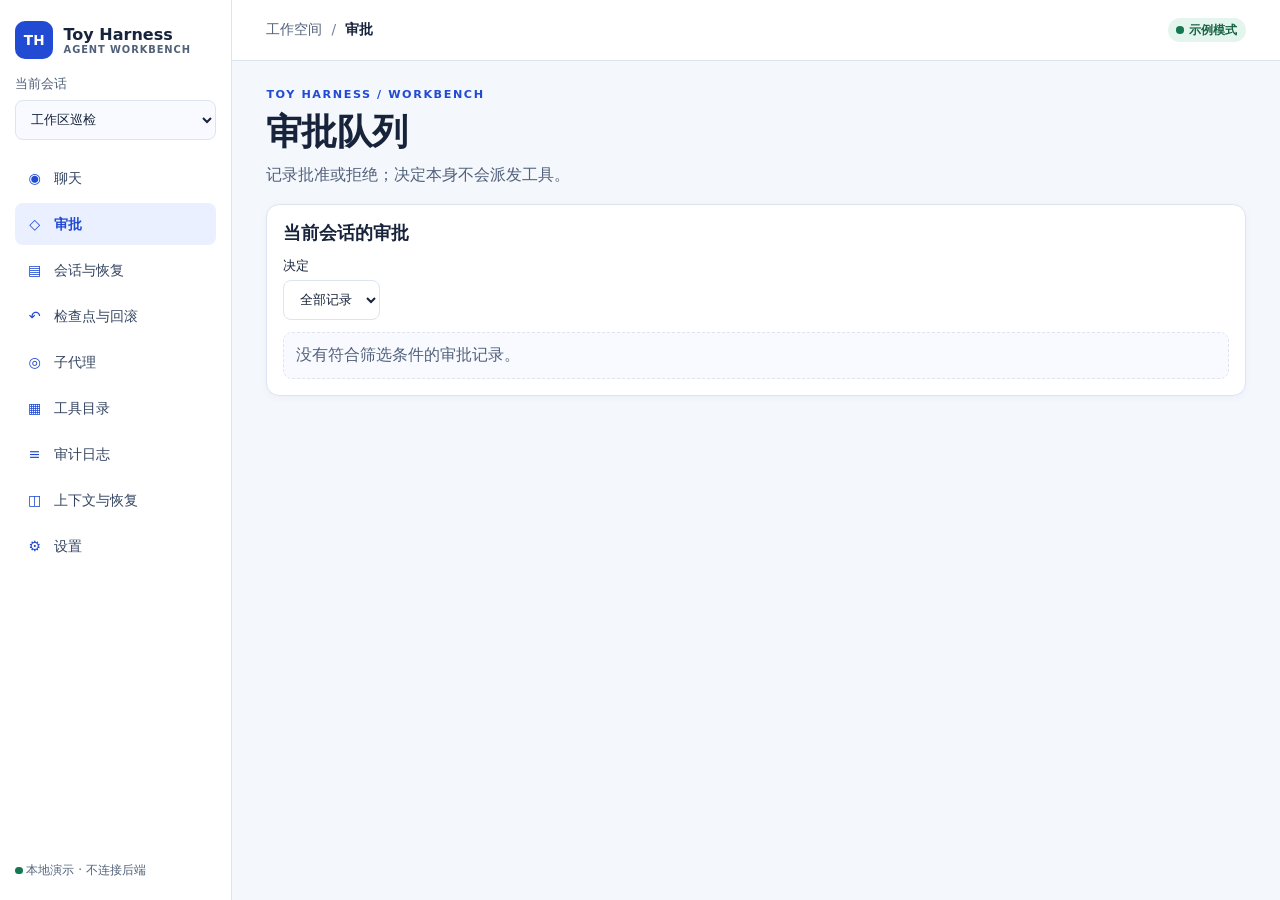
==== static/html/approvals.html @ 960c2453 "workflow: acceptance-2 (round 1)" ====
<!doctype html>
<html lang="zh-CN">
<head>
  <meta charset="utf-8">
  <meta name="viewport" content="width=device-width, initial-scale=1">
  <meta name="color-scheme" content="light">
  <title>审批 · Toy Harness</title>
  <link rel="icon" href="data:,">
  <link rel="stylesheet" href="../css/approvals.css">
  <script type="module" src="../js/app.js"></script>
</head>
<body>
  <a href="#main" class="skip" id="skip">跳至主要内容</a>
  <aside class="sidebar">
    <div class="brand"><span class="logo" aria-hidden="true">TH</span><div>Toy Harness<small>AGENT WORKBENCH</small></div></div>
    <label class="workspace" for="session-select">当前会话<select id="session-select" disabled><option>加载中…</option></select></label>
    <nav aria-label="工作台导航">
      <a href="index.html"><span class="nav-icon" aria-hidden="true">◉</span>聊天</a>
      <a href="approvals.html" aria-current="page"><span class="nav-icon" aria-hidden="true">◇</span>审批</a>
      <a href="sessions.html"><span class="nav-icon" aria-hidden="true">▤</span>会话与恢复</a>
      <a href="checkpoints.html"><span class="nav-icon" aria-hidden="true">↶</span>检查点与回滚</a>
      <a href="subagents.html"><span class="nav-icon" aria-hidden="true">◎</span>子代理</a>
      <a href="tools.html"><span class="nav-icon" aria-hidden="true">▦</span>工具目录</a>
      <a href="audit.html"><span class="nav-icon" aria-hidden="true">≡</span>审计日志</a>
      <a href="context.html"><span class="nav-icon" aria-hidden="true">◫</span>上下文与恢复</a>
      <a href="settings.html"><span class="nav-icon" aria-hidden="true">⚙</span>设置</a>
    </nav>
    <div class="sidebar-foot"><span class="dot" aria-hidden="true"></span> 本地演示 · 不连接后端</div>
  </aside>
  <main id="main" tabindex="-1">
    <header class="masthead"><span>工作空间 <span class="slash" aria-hidden="true">/</span> <strong>审批</strong></span><span class="badge mode"><span class="dot" aria-hidden="true"></span> 示例模式</span></header>
    <div class="content">
      <header class="page-head"><p class="eyebrow">TOY HARNESS / WORKBENCH</p><h1 id="page-title" tabindex="-1">审批队列</h1><p>记录批准或拒绝；决定本身不会派发工具。</p></header>
      <div id="error" class="notice error" role="alert" hidden></div>
      <p id="storage-warning" class="notice error" role="alert" hidden>无法读取或保存标签页状态；此时换页或刷新可能丢失演示进度。</p>
      <div id="status" class="sr-only" role="status"></div>
      <p id="loading" class="empty">正在加载本地演示…</p>
      <button type="button" id="retry" hidden>重试</button>
      <div id="page" data-page="approvals" aria-busy="true" hidden>
        <section class="card panel" aria-labelledby="queue-title">
          <h2 id="queue-title">当前会话的审批</h2>
          <div class="filters"><label class="field" for="approval-filter">决定
            <select id="approval-filter">
              <option value="">全部记录</option><option value="pending">待决定</option>
              <option value="approved">已批准</option><option value="denied">已拒绝</option>
            </select>
          </label></div>
          <div id="approval-list" class="stack"></div>
        </section>
      </div>
      <noscript><p class="notice error">此演示需要启用 JavaScript。</p></noscript>
    </div>
  </main>
  <dialog id="dialog" aria-labelledby="dialog-title" aria-describedby="dialog-description">
    <header class="dialog-head"><h2 id="dialog-title"></h2><button type="button" id="dialog-close" class="icon-button" aria-label="关闭弹窗" autofocus>×</button></header>
    <p id="dialog-description"></p>
    <div id="dialog-body"></div>
    <p id="dialog-error" class="notice error" role="alert" hidden></p>
    <div id="dialog-actions" class="actions dialog-actions"></div>
  </dialog>
</body>
</html>
---- static/css/approvals.css ----
/* Standalone page styles: common workbench rules are kept local. */
:root {
  font-family: system-ui, "Microsoft YaHei", sans-serif;
  color: #17233a;
  background: #f4f7fc;
  --surface: #fff;
  --muted: #51617a;
  --line: #dce4f0;
  --primary: #214bd2;
  --tint: #eaf0ff;
  --shadow: 0 2px 8px #1e3a6d09;
}
*, *::before, *::after { box-sizing: border-box; }
body { margin: 0; display: grid; grid-template-columns: 232px minmax(0, 1fr); min-height: 100vh; }
main, section, article, div { min-width: 0; }
a { color: var(--primary); text-underline-offset: .2em; }
button, input, textarea, select { font: inherit; }
button, input, textarea, select { border: 1px solid var(--line); border-radius: 8px; background: #fff; color: inherit; }
button, input, select { min-height: 40px; padding: .48rem .7rem; }
button { cursor: pointer; font-weight: 650; }
button:hover:not(:disabled) { background: var(--tint); }
button:disabled { opacity: .58; cursor: not-allowed; }
:focus-visible { outline: 3px solid #526fff; outline-offset: 3px; }
button.primary { background: var(--primary); border-color: var(--primary); color: white; }
button.primary:hover:not(:disabled) { background: #1939aa; }
button.danger { color: #9f1e2e; border-color: #efc5cc; }
h1, h2, h3, p { margin: 0; }
h1 { font-size: clamp(1.65rem, 4vw, 2.25rem); letter-spacing: -.025em; }
h2 { font-size: 1.12rem; }
h3 { font-size: 1rem; }
p, dd, pre, summary { overflow-wrap: anywhere; }
code, pre, .mono { font-family: ui-monospace, Consolas, monospace; }
pre { white-space: pre-wrap; margin: .5rem 0 0; padding: .75rem; border: 1px solid var(--line); border-radius: 8px; background: #f7f9fd; font-size: .8rem; }
[hidden] { display: none !important; }
.sr-only, .skip:not(:focus) { position: absolute; width: 1px; height: 1px; padding: 0; margin: -1px; overflow: hidden; clip-path: inset(50%); white-space: nowrap; }
.skip:focus { position: fixed; top: .6rem; left: .6rem; z-index: 5; padding: .65rem; background: white; }
.sidebar { background: var(--surface); border-right: 1px solid var(--line); padding: 1.3rem .95rem; position: sticky; top: 0; height: 100vh; overflow: auto; display: flex; flex-direction: column; gap: 1.1rem; }
.brand { display: flex; align-items: center; gap: .65rem; font-weight: 780; white-space: nowrap; }
.brand small { display: block; font-size: .62rem; letter-spacing: .09em; color: var(--muted); font-weight: 650; }
.logo { display: grid; place-items: center; width: 38px; height: 38px; flex: none; border-radius: 10px; background: var(--primary); color: white; font-size: .85rem; }
.workspace { display: grid; gap: .4rem; color: var(--muted); font-size: .8rem; }
.workspace select { width: 100%; color: #17233a; background: #f8faff; }
nav { display: grid; gap: .25rem; }
nav a { display: flex; align-items: center; gap: .65rem; padding: .55rem .65rem; min-height: 42px; border-radius: 8px; text-decoration: none; color: #344562; font-size: .89rem; }
nav a:hover, nav a[aria-current="page"] { color: var(--primary); background: var(--tint); }
nav a[aria-current="page"] { font-weight: 730; }
.nav-icon { width: 1.15rem; text-align: center; color: var(--primary); flex: none; }
.sidebar-foot { margin-top: auto; font-size: .74rem; color: var(--muted); }
.dot { display: inline-block; flex: none; height: .47rem; width: .47rem; border-radius: 50%; background: #157853; }
.masthead { display: flex; justify-content: space-between; align-items: center; gap: .8rem; padding: .8rem clamp(1rem, 4vw, 2.15rem); min-height: 61px; background: white; border-bottom: 1px solid var(--line); color: var(--muted); font-size: .85rem; }
.masthead strong { color: #17233a; }
.slash { margin: 0 .3rem; color: #707e95; }
.content { max-width: 1510px; margin: auto; padding: 1.6rem clamp(1rem, 4vw, 2.15rem) 2rem; }
.page-head { display: grid; gap: .34rem; margin-bottom: 1.15rem; }
.page-head p { color: var(--muted); line-height: 1.45; }
.page-head .eyebrow { color: var(--primary); font-size: .7rem; font-weight: 800; letter-spacing: .14em; }
.badge { width: fit-content; display: inline-flex; align-items: center; gap: .35rem; font-size: .75rem; font-weight: 680; padding: .22rem .52rem; border-radius: 20px; background: var(--tint); color: #24449c; overflow-wrap: anywhere; }
.badge.mode, .badge.completed, .badge.approved, .badge.success { background: #e4f5ed; color: #176244; }
.badge.waiting_approval, .badge.pending, .badge.open { background: #fff2d9; color: #784d06; }
.badge.failed, .badge.denied, .badge.unknown { background: #feecef; color: #9f1e2e; }
.grid { display: grid; gap: 1rem; align-items: start; }
.card { background: white; border: 1px solid var(--line); border-radius: 13px; box-shadow: var(--shadow); }
.panel { padding: 1rem; }
.panel > h2 { margin-bottom: .72rem; }
.section-head, .row-head { display: flex; justify-content: space-between; align-items: center; gap: .55rem; flex-wrap: wrap; }
.section-head { margin-bottom: .75rem; }
.stack { display: grid; gap: .7rem; }
.item { border: 1px solid var(--line); padding: .75rem; border-radius: 9px; }
.actions, .filters { display: flex; gap: .55rem; flex-wrap: wrap; align-items: end; }
.filters { margin-bottom: .75rem; }
.field { display: grid; gap: .3rem; font-size: .82rem; min-width: 0; }
.field input, .field select { max-width: 100%; }
.field.grow { flex: 1 1 12rem; }
.muted, .meta { color: var(--muted); }
.meta { font-size: .76rem; }
.empty, .notice { border: 1px dashed var(--line); background: #f8faff; color: var(--muted); border-radius: 9px; padding: .75rem; }
.notice { font-size: .88rem; }
.notice.error { border: 1px solid #efc5cc; color: #8f1928; background: #fff1f3; }
#error { margin-bottom: .85rem; }
summary { cursor: pointer; color: var(--primary); padding: .25rem 0; }
.kv { display: grid; grid-template-columns: minmax(0, max-content) minmax(0, 1fr); gap: .38rem .75rem; margin: .6rem 0 0; font-size: .84rem; }
.kv dt { color: var(--muted); overflow-wrap: anywhere; }
.kv dd { margin: 0; }
dialog { width: min(540px, calc(100% - 2rem)); max-height: calc(100% - 2rem); padding: 1.2rem; border: 1px solid var(--line); border-radius: 13px; color: inherit; box-shadow: 0 24px 80px #0a194344; }
dialog::backdrop { background: #16264588; }
.dialog-head { display: flex; align-items: center; justify-content: space-between; gap: .5rem; margin-bottom: .35rem; }
.icon-button { min-width: 40px; font-size: 1.15rem; }
#dialog-description { color: var(--muted); font-size: .88rem; }
#dialog-body, #dialog-error, .dialog-actions { margin-top: .85rem; }
.dialog-actions { justify-content: flex-end; }
@media (max-width: 960px) {
  body { grid-template-columns: 188px minmax(0, 1fr); }
}
@media (max-width: 660px) {
  body { display: block; }
  .sidebar { position: static; height: auto; overflow: visible; border-right: 0; border-bottom: 1px solid var(--line); padding: .7rem 1rem; gap: .55rem; }
  nav { grid-template-columns: repeat(2, minmax(0, 1fr)); }
  nav a { padding: .38rem; gap: .35rem; }
  .sidebar-foot { display: none; }
  .content { padding-top: 1rem; }
}
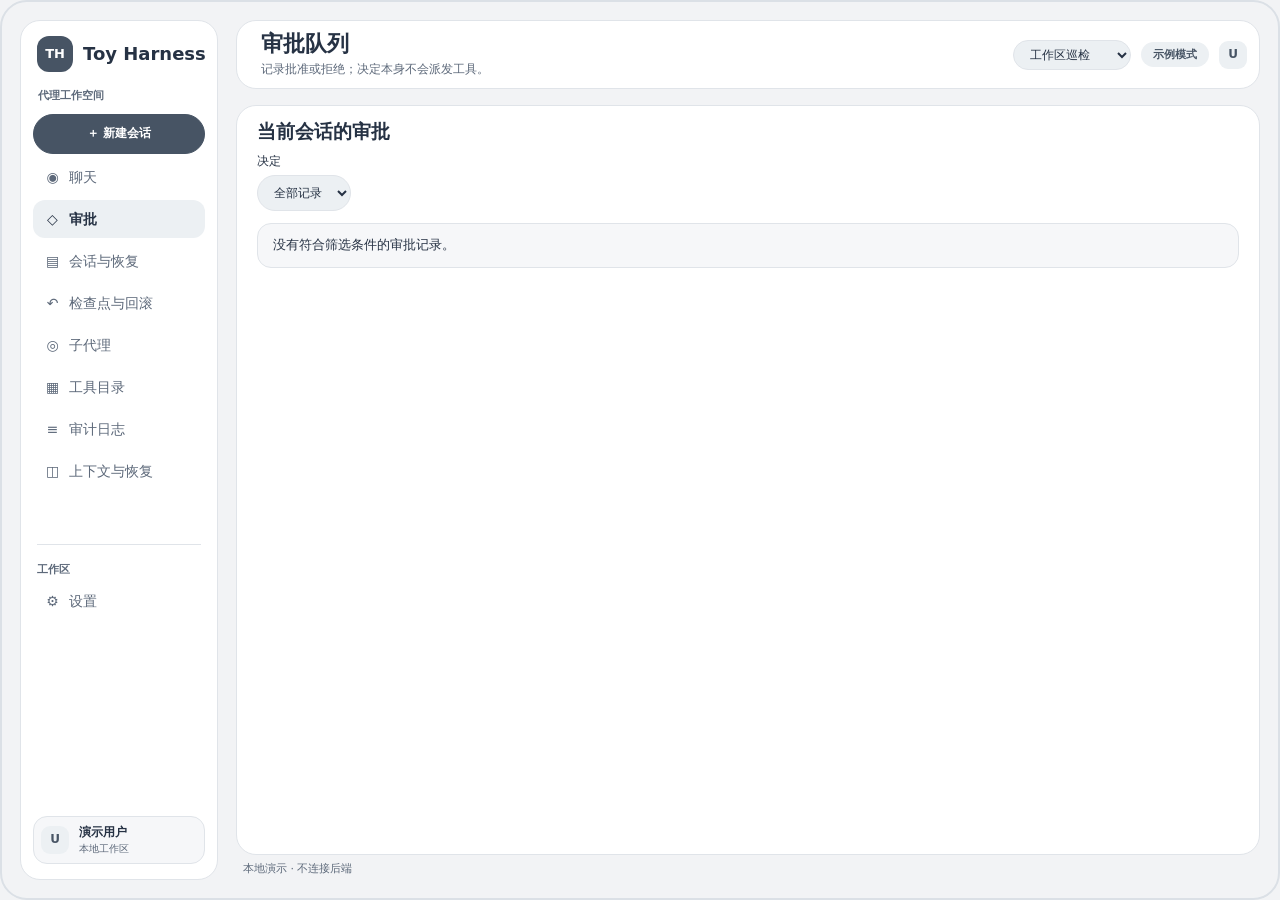
==== commit c7c92a4b: "workflow: reference-ui (round 1)" ====
--- a/static/html/approvals.html
+++ b/static/html/approvals.html
@@ -12,8 +12,9 @@
 <body>
   <a href="#main" class="skip" id="skip">跳至主要内容</a>
   <aside class="sidebar">
-    <div class="brand"><span class="logo" aria-hidden="true">TH</span><div>Toy Harness<small>AGENT WORKBENCH</small></div></div>
-    <label class="workspace" for="session-select">当前会话<select id="session-select" disabled><option>加载中…</option></select></label>
+    <div class="brand"><span class="logo" aria-hidden="true">TH</span><strong>Toy Harness</strong></div>
+    <p class="nav-label">代理工作空间</p>
+    <a class="button primary new-link" href="sessions.html#new-session">＋ 新建会话</a>
     <nav aria-label="工作台导航">
       <a href="index.html"><span class="nav-icon" aria-hidden="true">◉</span>聊天</a>
       <a href="approvals.html" aria-current="page"><span class="nav-icon" aria-hidden="true">◇</span>审批</a>
@@ -23,14 +24,17 @@
       <a href="tools.html"><span class="nav-icon" aria-hidden="true">▦</span>工具目录</a>
       <a href="audit.html"><span class="nav-icon" aria-hidden="true">≡</span>审计日志</a>
       <a href="context.html"><span class="nav-icon" aria-hidden="true">◫</span>上下文与恢复</a>
+      <p class="nav-label nav-divider">工作区</p>
       <a href="settings.html"><span class="nav-icon" aria-hidden="true">⚙</span>设置</a>
     </nav>
-    <div class="sidebar-foot"><span class="dot" aria-hidden="true"></span> 本地演示 · 不连接后端</div>
+    <div class="sidebar-foot"><span class="avatar" aria-hidden="true">U</span><div><strong>演示用户</strong><small>本地工作区</small></div></div>
   </aside>
   <main id="main" tabindex="-1">
-    <header class="masthead"><span>工作空间 <span class="slash" aria-hidden="true">/</span> <strong>审批</strong></span><span class="badge mode"><span class="dot" aria-hidden="true"></span> 示例模式</span></header>
+    <header class="masthead">
+      <div><h1 id="page-title" tabindex="-1">审批队列</h1><p>记录批准或拒绝；决定本身不会派发工具。</p></div>
+      <div class="header-tools"><label class="workspace" for="session-select"><span class="sr-only">当前会话</span><select id="session-select" disabled><option>加载中…</option></select></label><span class="badge mode">示例模式</span><span class="avatar" aria-hidden="true">U</span></div>
+    </header>
     <div class="content">
-      <header class="page-head"><p class="eyebrow">TOY HARNESS / WORKBENCH</p><h1 id="page-title" tabindex="-1">审批队列</h1><p>记录批准或拒绝；决定本身不会派发工具。</p></header>
       <div id="error" class="notice error" role="alert" hidden></div>
       <p id="storage-warning" class="notice error" role="alert" hidden>无法读取或保存标签页状态；此时换页或刷新可能丢失演示进度。</p>
       <div id="status" class="sr-only" role="status"></div>
@@ -50,10 +54,10 @@
       </div>
       <noscript><p class="notice error">此演示需要启用 JavaScript。</p></noscript>
     </div>
+    <footer>本地演示 · 不连接后端</footer>
   </main>
   <dialog id="dialog" aria-labelledby="dialog-title" aria-describedby="dialog-description">
-    <header class="dialog-head"><h2 id="dialog-title"></h2><button type="button" id="dialog-close" class="icon-button" aria-label="关闭弹窗" autofocus>×</button></header>
-    <p id="dialog-description"></p>
+    <header class="dialog-head"><span class="dialog-mark" aria-hidden="true">!</span><div><h2 id="dialog-title"></h2><p id="dialog-description"></p></div><button type="button" id="dialog-close" class="icon-button" aria-label="关闭弹窗" autofocus>×</button></header>
     <div id="dialog-body"></div>
     <p id="dialog-error" class="notice error" role="alert" hidden></p>
     <div id="dialog-actions" class="actions dialog-actions"></div>
--- a/static/css/approvals.css
+++ b/static/css/approvals.css
@@ -1,101 +1,138 @@
-/* Standalone page styles: common workbench rules are kept local. */
 :root {
-  font-family: system-ui, "Microsoft YaHei", sans-serif;
-  color: #17233a;
-  background: #f4f7fc;
+  font: 14px/1.45 system-ui, "Microsoft YaHei", sans-serif;
+  color: #263244;
+  background: #f2f3f5;
   --surface: #fff;
-  --muted: #51617a;
-  --line: #dce4f0;
-  --primary: #214bd2;
-  --tint: #eaf0ff;
-  --shadow: 0 2px 8px #1e3a6d09;
+  --canvas: #f2f3f5;
+  --subtle: #f6f7f9;
+  --muted: #5d697a;
+  --line: #e0e4e9;
+  --primary: #475464;
+  --neutral: #ecf0f3;
+  --info: #dbe6f5;
+  --good: #dcf0e8;
+  --warn: #fff0da;
+  --risk: #fae5e6;
 }
 *, *::before, *::after { box-sizing: border-box; }
-body { margin: 0; display: grid; grid-template-columns: 232px minmax(0, 1fr); min-height: 100vh; }
-main, section, article, div { min-width: 0; }
-a { color: var(--primary); text-underline-offset: .2em; }
-button, input, textarea, select { font: inherit; }
-button, input, textarea, select { border: 1px solid var(--line); border-radius: 8px; background: #fff; color: inherit; }
-button, input, select { min-height: 40px; padding: .48rem .7rem; }
-button { cursor: pointer; font-weight: 650; }
-button:hover:not(:disabled) { background: var(--tint); }
+[hidden] { display: none !important; }
+body { margin: 0; min-height: 100vh; min-height: 100dvh; padding: 18px; display: grid; grid-template-columns: 198px minmax(0, 1fr); gap: 18px; border: 2px solid #dbe0e6; border-radius: 27px; }
+main, section, article, div, form { min-width: 0; }
+main { display: flex; flex-direction: column; gap: 16px; }
+h1, h2, h3, p { margin: 0; }
+h1 { font-size: 22px; line-height: 1.2; }
+h2 { font-size: 19px; line-height: 1.25; }
+h3 { font-size: 14px; }
+p, dd, td, th, summary { overflow-wrap: anywhere; }
+a { color: #345779; text-underline-offset: .2em; }
+button, input, textarea, select { font: inherit; color: inherit; }
+button, .button, input, textarea, select { border: 1px solid var(--line); background: var(--surface); }
+button, .button, input, select, textarea { min-height: 36px; padding: 6px 12px; }
+button, .button { border-radius: 999px; font-weight: 650; font-size: 12px; cursor: pointer; }
+.button { display: inline-flex; align-items: center; justify-content: center; color: inherit; text-decoration: none; }
+button:hover:not(:disabled), .button:hover { background: var(--neutral); }
 button:disabled { opacity: .58; cursor: not-allowed; }
-:focus-visible { outline: 3px solid #526fff; outline-offset: 3px; }
-button.primary { background: var(--primary); border-color: var(--primary); color: white; }
-button.primary:hover:not(:disabled) { background: #1939aa; }
-button.danger { color: #9f1e2e; border-color: #efc5cc; }
-h1, h2, h3, p { margin: 0; }
-h1 { font-size: clamp(1.65rem, 4vw, 2.25rem); letter-spacing: -.025em; }
-h2 { font-size: 1.12rem; }
-h3 { font-size: 1rem; }
-p, dd, pre, summary { overflow-wrap: anywhere; }
-code, pre, .mono { font-family: ui-monospace, Consolas, monospace; }
-pre { white-space: pre-wrap; margin: .5rem 0 0; padding: .75rem; border: 1px solid var(--line); border-radius: 8px; background: #f7f9fd; font-size: .8rem; }
-[hidden] { display: none !important; }
-.sr-only, .skip:not(:focus) { position: absolute; width: 1px; height: 1px; padding: 0; margin: -1px; overflow: hidden; clip-path: inset(50%); white-space: nowrap; }
-.skip:focus { position: fixed; top: .6rem; left: .6rem; z-index: 5; padding: .65rem; background: white; }
-.sidebar { background: var(--surface); border-right: 1px solid var(--line); padding: 1.3rem .95rem; position: sticky; top: 0; height: 100vh; overflow: auto; display: flex; flex-direction: column; gap: 1.1rem; }
-.brand { display: flex; align-items: center; gap: .65rem; font-weight: 780; white-space: nowrap; }
-.brand small { display: block; font-size: .62rem; letter-spacing: .09em; color: var(--muted); font-weight: 650; }
-.logo { display: grid; place-items: center; width: 38px; height: 38px; flex: none; border-radius: 10px; background: var(--primary); color: white; font-size: .85rem; }
-.workspace { display: grid; gap: .4rem; color: var(--muted); font-size: .8rem; }
-.workspace select { width: 100%; color: #17233a; background: #f8faff; }
-nav { display: grid; gap: .25rem; }
-nav a { display: flex; align-items: center; gap: .65rem; padding: .55rem .65rem; min-height: 42px; border-radius: 8px; text-decoration: none; color: #344562; font-size: .89rem; }
-nav a:hover, nav a[aria-current="page"] { color: var(--primary); background: var(--tint); }
-nav a[aria-current="page"] { font-weight: 730; }
-.nav-icon { width: 1.15rem; text-align: center; color: var(--primary); flex: none; }
-.sidebar-foot { margin-top: auto; font-size: .74rem; color: var(--muted); }
-.dot { display: inline-block; flex: none; height: .47rem; width: .47rem; border-radius: 50%; background: #157853; }
-.masthead { display: flex; justify-content: space-between; align-items: center; gap: .8rem; padding: .8rem clamp(1rem, 4vw, 2.15rem); min-height: 61px; background: white; border-bottom: 1px solid var(--line); color: var(--muted); font-size: .85rem; }
-.masthead strong { color: #17233a; }
-.slash { margin: 0 .3rem; color: #707e95; }
-.content { max-width: 1510px; margin: auto; padding: 1.6rem clamp(1rem, 4vw, 2.15rem) 2rem; }
-.page-head { display: grid; gap: .34rem; margin-bottom: 1.15rem; }
-.page-head p { color: var(--muted); line-height: 1.45; }
-.page-head .eyebrow { color: var(--primary); font-size: .7rem; font-weight: 800; letter-spacing: .14em; }
-.badge { width: fit-content; display: inline-flex; align-items: center; gap: .35rem; font-size: .75rem; font-weight: 680; padding: .22rem .52rem; border-radius: 20px; background: var(--tint); color: #24449c; overflow-wrap: anywhere; }
-.badge.mode, .badge.completed, .badge.approved, .badge.success { background: #e4f5ed; color: #176244; }
-.badge.waiting_approval, .badge.pending, .badge.open { background: #fff2d9; color: #784d06; }
-.badge.failed, .badge.denied, .badge.unknown { background: #feecef; color: #9f1e2e; }
-.grid { display: grid; gap: 1rem; align-items: start; }
-.card { background: white; border: 1px solid var(--line); border-radius: 13px; box-shadow: var(--shadow); }
-.panel { padding: 1rem; }
-.panel > h2 { margin-bottom: .72rem; }
-.section-head, .row-head { display: flex; justify-content: space-between; align-items: center; gap: .55rem; flex-wrap: wrap; }
-.section-head { margin-bottom: .75rem; }
-.stack { display: grid; gap: .7rem; }
-.item { border: 1px solid var(--line); padding: .75rem; border-radius: 9px; }
-.actions, .filters { display: flex; gap: .55rem; flex-wrap: wrap; align-items: end; }
-.filters { margin-bottom: .75rem; }
-.field { display: grid; gap: .3rem; font-size: .82rem; min-width: 0; }
-.field input, .field select { max-width: 100%; }
-.field.grow { flex: 1 1 12rem; }
-.muted, .meta { color: var(--muted); }
-.meta { font-size: .76rem; }
-.empty, .notice { border: 1px dashed var(--line); background: #f8faff; color: var(--muted); border-radius: 9px; padding: .75rem; }
-.notice { font-size: .88rem; }
-.notice.error { border: 1px solid #efc5cc; color: #8f1928; background: #fff1f3; }
-#error { margin-bottom: .85rem; }
-summary { cursor: pointer; color: var(--primary); padding: .25rem 0; }
-.kv { display: grid; grid-template-columns: minmax(0, max-content) minmax(0, 1fr); gap: .38rem .75rem; margin: .6rem 0 0; font-size: .84rem; }
-.kv dt { color: var(--muted); overflow-wrap: anywhere; }
+.primary, .primary:hover { background: var(--primary); border-color: var(--primary); color: #fff; }
+.primary:hover:not(:disabled) { background: #344153; }
+button.danger { color: #8a343c; }
+:focus-visible { outline: 2px solid #416f9a; outline-offset: 3px; }
+input, textarea { border-radius: 12px; }
+input[type="search"] { background: var(--subtle); }
+select { border-radius: 999px; background: var(--neutral); max-width: 100%; }
+textarea { display: block; width: 100%; resize: vertical; }
+code, pre { font-family: ui-monospace, Consolas, monospace; }
+pre { white-space: pre-wrap; overflow-wrap: anywhere; margin: 0; padding: 10px 12px; border: 1px solid var(--line); border-radius: 10px; background: var(--surface); font-size: 12px; }
+summary { color: #345779; cursor: pointer; padding: 3px 0; }
+summary + pre { margin-top: 5px; }
+.sr-only, .skip:not(:focus) { position: absolute; width: 1px; height: 1px; padding: 0; overflow: hidden; clip-path: inset(50%); white-space: nowrap; }
+.skip:focus { position: fixed; z-index: 2; top: 12px; left: 12px; padding: 10px; background: white; }
+.sidebar, .masthead, .card { border: 1px solid var(--line); border-radius: 20px; background: var(--surface); }
+.sidebar { position: sticky; top: 20px; align-self: start; min-height: calc(100vh - 40px); min-height: calc(100dvh - 40px); display: flex; flex-direction: column; padding: 15px 12px; }
+.brand, .identity, .sidebar-foot, .header-tools { display: flex; align-items: center; gap: 10px; min-width: 0; }
+.brand { padding: 0 4px; font-size: 18px; white-space: nowrap; }
+.logo, .avatar { display: inline-grid; flex: none; place-items: center; font-weight: 750; }
+.logo { width: 36px; height: 36px; border-radius: 12px; background: var(--primary); color: #fff; font-size: 13px; }
+.avatar { width: 28px; height: 28px; border-radius: 9px; background: var(--neutral); color: var(--primary); font-size: 12px; }
+.nav-label { color: var(--muted); font-size: 11px; font-weight: 700; margin: 16px 5px 10px; }
+.new-link { width: 100%; min-height: 40px; margin-bottom: 4px; }
+nav { display: grid; gap: 4px; }
+nav a { display: flex; align-items: center; gap: 9px; padding: 8px 12px; min-height: 38px; border-radius: 12px; text-decoration: none; color: var(--muted); }
+nav a:hover, nav a[aria-current] { background: var(--neutral); color: #273345; }
+nav a[aria-current] { font-weight: 750; }
+.nav-icon { width: 15px; flex: none; text-align: center; }
+.nav-divider { margin: clamp(12px, 6vh, 50px) 4px 0; border-top: 1px solid var(--line); padding-top: 17px; }
+.sidebar-foot { margin-top: auto; padding: 7px; border: 1px solid var(--line); border-radius: 14px; background: var(--subtle); font-size: 12px; }
+.sidebar-foot small { display: block; color: var(--muted); }
+.masthead { min-height: 69px; padding: 8px 12px 8px 24px; display: flex; align-items: center; justify-content: space-between; gap: 12px; }
+.masthead p, .meta { color: var(--muted); font-size: 12px; }
+.masthead p { margin-top: 3px; }
+.header-tools { flex-wrap: wrap; justify-content: flex-end; }
+.header-tools select { min-height: 30px; max-width: min(215px, 100%); font-size: 12px; }
+.content { display: flex; flex: 1; flex-direction: column; }
+#page { display: flex; flex: 1; flex-direction: column; }
+#page > .grid, #page > .card { flex: 1; }
+footer { margin: -10px 7px 3px; color: var(--muted); font-size: 11px; }
+.grid { display: grid; gap: 15px; }
+.equal { grid-template-columns: repeat(2, minmax(0, 1fr)); }
+.panel, .chat-panel { padding: 14px 20px 20px; }
+.section-head, .row-head { display: flex; align-items: flex-start; justify-content: space-between; gap: 8px; flex-wrap: wrap; }
+.section-head { margin-bottom: 10px; }
+h2 + .meta, .section-head h2 + .meta { margin-top: 4px; }
+.stack { display: grid; align-content: start; gap: 10px; }
+.panel > .stack, .panel > .actions, .panel > .inset, .panel > details { margin-top: 12px; }
+.item, .inset, .notice, .empty { border: 1px solid var(--line); border-radius: 14px; padding: 12px 15px; }
+.inset, .notice, .empty { background: var(--subtle); }
+.notice.error { background: var(--risk); color: #8a343c; }
+.notice, .empty { font-size: 13px; }
+#error, #storage-warning { margin-bottom: 8px; }
+.badge { display: inline-flex; max-width: 100%; align-items: center; justify-content: center; min-height: 25px; padding: 3px 12px; border-radius: 999px; background: var(--neutral); color: var(--primary); font-weight: 700; font-size: 11px; overflow-wrap: anywhere; }
+.badge.running, .badge.dispatched { background: var(--info); color: #345779; }
+.badge.success, .badge.completed, .badge.approved { background: var(--good); color: #20634e; }
+.badge.pending, .badge.waiting_approval, .badge.awaiting_approval, .badge.open { background: var(--warn); color: #794a12; }
+.badge.failed, .badge.denied, .badge.unknown { background: var(--risk); color: #8a343c; }
+.actions, .filters { display: flex; align-items: end; flex-wrap: wrap; gap: 8px; }
+.filters { margin: 9px 0 12px; }
+.field { display: grid; gap: 5px; min-width: 0; font-size: 12px; }
+.field input, .field select { width: 100%; }
+.field.grow { flex: 1 1 220px; }
+.meta, .muted { color: var(--muted); }
+.kv { display: grid; grid-template-columns: minmax(0, 135px) minmax(0, 1fr); gap: 8px 12px; margin: 8px 0; font-size: 13px; }
+.kv dt { font-size: 12px; color: var(--muted); overflow-wrap: anywhere; }
 .kv dd { margin: 0; }
-dialog { width: min(540px, calc(100% - 2rem)); max-height: calc(100% - 2rem); padding: 1.2rem; border: 1px solid var(--line); border-radius: 13px; color: inherit; box-shadow: 0 24px 80px #0a194344; }
-dialog::backdrop { background: #16264588; }
-.dialog-head { display: flex; align-items: center; justify-content: space-between; gap: .5rem; margin-bottom: .35rem; }
-.icon-button { min-width: 40px; font-size: 1.15rem; }
-#dialog-description { color: var(--muted); font-size: .88rem; }
-#dialog-body, #dialog-error, .dialog-actions { margin-top: .85rem; }
-.dialog-actions { justify-content: flex-end; }
-@media (max-width: 960px) {
-  body { grid-template-columns: 188px minmax(0, 1fr); }
+dialog { width: min(704px, calc(100% - 30px)); max-height: calc(100% - 36px); padding: 24px 32px 26px; border: 1px solid var(--line); border-radius: 24px; color: inherit; }
+dialog::backdrop { background: #39465877; }
+.dialog-head { display: grid; grid-template-columns: auto minmax(0, 1fr) auto; gap: 15px; align-items: start; }
+.dialog-head h2 { font-size: 24px; }
+.dialog-mark { display: grid; place-items: center; width: 42px; height: 42px; border-radius: 14px; background: var(--neutral); font-weight: 800; }
+.icon-button { min-width: 36px; padding: 0; font-size: 20px; border-color: transparent; }
+#dialog-description { color: var(--muted); margin-top: 4px; }
+#dialog-body, #dialog-error { margin-top: 22px; }
+.dialog-actions { justify-content: flex-end; margin-top: 28px; }
+.dialog-actions button { min-height: 42px; min-width: min(145px, 100%); }
+.dialog-actions .primary { min-width: min(200px, 100%); }
+.approval-body .inset { padding: 18px 24px; }
+.approval-body .inset h3 { margin: 14px 0 8px; padding-top: 10px; border-top: 1px solid var(--line); }
+.approval-body > .badge { justify-self: start; }
+dialog[data-variant="approval"] .dialog-actions { margin-top: 36px; }
+@media (max-width: 900px) {
+  body { grid-template-columns: 170px minmax(0, 1fr); gap: 12px; padding: 12px; }
+  .brand { font-size: 15px; }
+  .masthead { padding-left: 15px; }
+  .grid { grid-template-columns: minmax(0, 1fr); }
 }
-@media (max-width: 660px) {
-  body { display: block; }
-  .sidebar { position: static; height: auto; overflow: visible; border-right: 0; border-bottom: 1px solid var(--line); padding: .7rem 1rem; gap: .55rem; }
-  nav { grid-template-columns: repeat(2, minmax(0, 1fr)); }
-  nav a { padding: .38rem; gap: .35rem; }
-  .sidebar-foot { display: none; }
-  .content { padding-top: 1rem; }
+@media (max-width: 650px) {
+  body { display: block; border: 0; padding: 10px; }
+  .sidebar { position: static; min-height: auto; margin-bottom: 12px; padding: 10px; }
+  .nav-label, .sidebar-foot { display: none; }
+  .new-link { align-self: start; width: auto; margin: 8px 0; }
+  nav { grid-template-columns: repeat(3, minmax(0, 1fr)); }
+  nav a { padding: 5px; gap: 3px; min-height: 34px; font-size: 12px; overflow-wrap: anywhere; }
+  .masthead { flex-wrap: wrap; }
+  .header-tools { justify-content: start; }
+  .panel, .chat-panel { padding: 13px; }
+  .kv { grid-template-columns: minmax(0, .8fr) minmax(0, 1.2fr); }
+  dialog { padding: 15px; }
+  .dialog-head { gap: 8px; }
+  .dialog-head h2 { font-size: 20px; }
+  .approval-body .inset { padding: 12px; }
 }
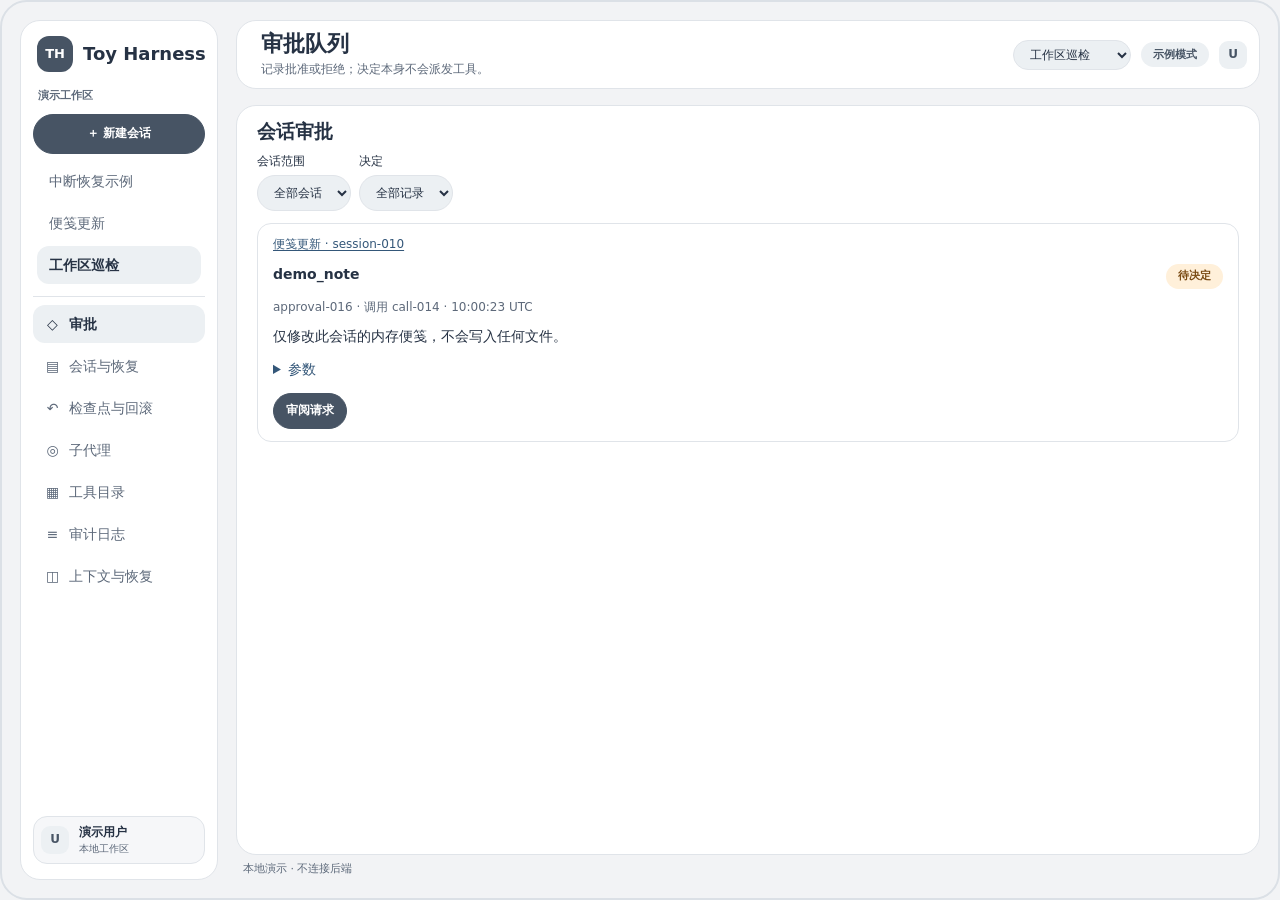
==== commit efa0c4d1: "workflow: workspace-navigation (round 1)" ====
--- a/static/html/approvals.html
+++ b/static/html/approvals.html
@@ -13,10 +13,10 @@
   <a href="#main" class="skip" id="skip">跳至主要内容</a>
   <aside class="sidebar">
     <div class="brand"><span class="logo" aria-hidden="true">TH</span><strong>Toy Harness</strong></div>
-    <p class="nav-label">代理工作空间</p>
+    <p class="nav-label" id="workspace-name">演示工作区</p>
     <a class="button primary new-link" href="sessions.html#new-session">＋ 新建会话</a>
-    <nav aria-label="工作台导航">
-      <a href="index.html"><span class="nav-icon" aria-hidden="true">◉</span>聊天</a>
+    <nav class="history-nav" aria-label="工作区会话历史" id="session-history"></nav>
+    <nav class="task-nav" aria-label="工作台导航">
       <a href="approvals.html" aria-current="page"><span class="nav-icon" aria-hidden="true">◇</span>审批</a>
       <a href="sessions.html"><span class="nav-icon" aria-hidden="true">▤</span>会话与恢复</a>
       <a href="checkpoints.html"><span class="nav-icon" aria-hidden="true">↶</span>检查点与回滚</a>
@@ -24,10 +24,8 @@
       <a href="tools.html"><span class="nav-icon" aria-hidden="true">▦</span>工具目录</a>
       <a href="audit.html"><span class="nav-icon" aria-hidden="true">≡</span>审计日志</a>
       <a href="context.html"><span class="nav-icon" aria-hidden="true">◫</span>上下文与恢复</a>
-      <p class="nav-label nav-divider">工作区</p>
-      <a href="settings.html"><span class="nav-icon" aria-hidden="true">⚙</span>设置</a>
     </nav>
-    <div class="sidebar-foot"><span class="avatar" aria-hidden="true">U</span><div><strong>演示用户</strong><small>本地工作区</small></div></div>
+    <a class="sidebar-foot" href="settings.html" aria-label="演示用户设置"><span class="avatar" aria-hidden="true">U</span><div><strong>演示用户</strong><small>本地工作区</small></div></a>
   </aside>
   <main id="main" tabindex="-1">
     <header class="masthead">
@@ -42,8 +40,10 @@
       <button type="button" id="retry" hidden>重试</button>
       <div id="page" data-page="approvals" aria-busy="true" hidden>
         <section class="card panel" aria-labelledby="queue-title">
-          <h2 id="queue-title">当前会话的审批</h2>
-          <div class="filters"><label class="field" for="approval-filter">决定
+          <h2 id="queue-title">会话审批</h2>
+          <div class="filters">
+            <label class="field">会话范围<select id="approval-scope"><option value="all">全部会话</option><option value="current">当前会话</option></select></label>
+            <label class="field" for="approval-filter">决定
             <select id="approval-filter">
               <option value="">全部记录</option><option value="pending">待决定</option>
               <option value="approved">已批准</option><option value="denied">已拒绝</option>
--- a/static/css/approvals.css
+++ b/static/css/approvals.css
@@ -60,9 +60,13 @@
 nav a:hover, nav a[aria-current] { background: var(--neutral); color: #273345; }
 nav a[aria-current] { font-weight: 750; }
 .nav-icon { width: 15px; flex: none; text-align: center; }
-.nav-divider { margin: clamp(12px, 6vh, 50px) 4px 0; border-top: 1px solid var(--line); padding-top: 17px; }
 .sidebar-foot { margin-top: auto; padding: 7px; border: 1px solid var(--line); border-radius: 14px; background: var(--subtle); font-size: 12px; }
 .sidebar-foot small { display: block; color: var(--muted); }
+.history-nav { max-height: 12rem; overflow-y: auto; padding: 4px; }
+.history-nav a { overflow-wrap: anywhere; }
+.task-nav { border-top: 1px solid var(--line); margin: 8px 0; padding-top: 8px; }
+.sidebar-foot { text-decoration: none; color: inherit; }
+.sidebar-foot:hover, .sidebar-foot[aria-current] { background: var(--neutral); }
 .masthead { min-height: 69px; padding: 8px 12px 8px 24px; display: flex; align-items: center; justify-content: space-between; gap: 12px; }
 .masthead p, .meta { color: var(--muted); font-size: 12px; }
 .masthead p { margin-top: 3px; }
@@ -123,9 +127,9 @@
 @media (max-width: 650px) {
   body { display: block; border: 0; padding: 10px; }
   .sidebar { position: static; min-height: auto; margin-bottom: 12px; padding: 10px; }
-  .nav-label, .sidebar-foot { display: none; }
+  .sidebar-foot { margin-top: 8px; }
   .new-link { align-self: start; width: auto; margin: 8px 0; }
-  nav { grid-template-columns: repeat(3, minmax(0, 1fr)); }
+  .task-nav { grid-template-columns: repeat(3, minmax(0, 1fr)); }
   nav a { padding: 5px; gap: 3px; min-height: 34px; font-size: 12px; overflow-wrap: anywhere; }
   .masthead { flex-wrap: wrap; }
   .header-tools { justify-content: start; }
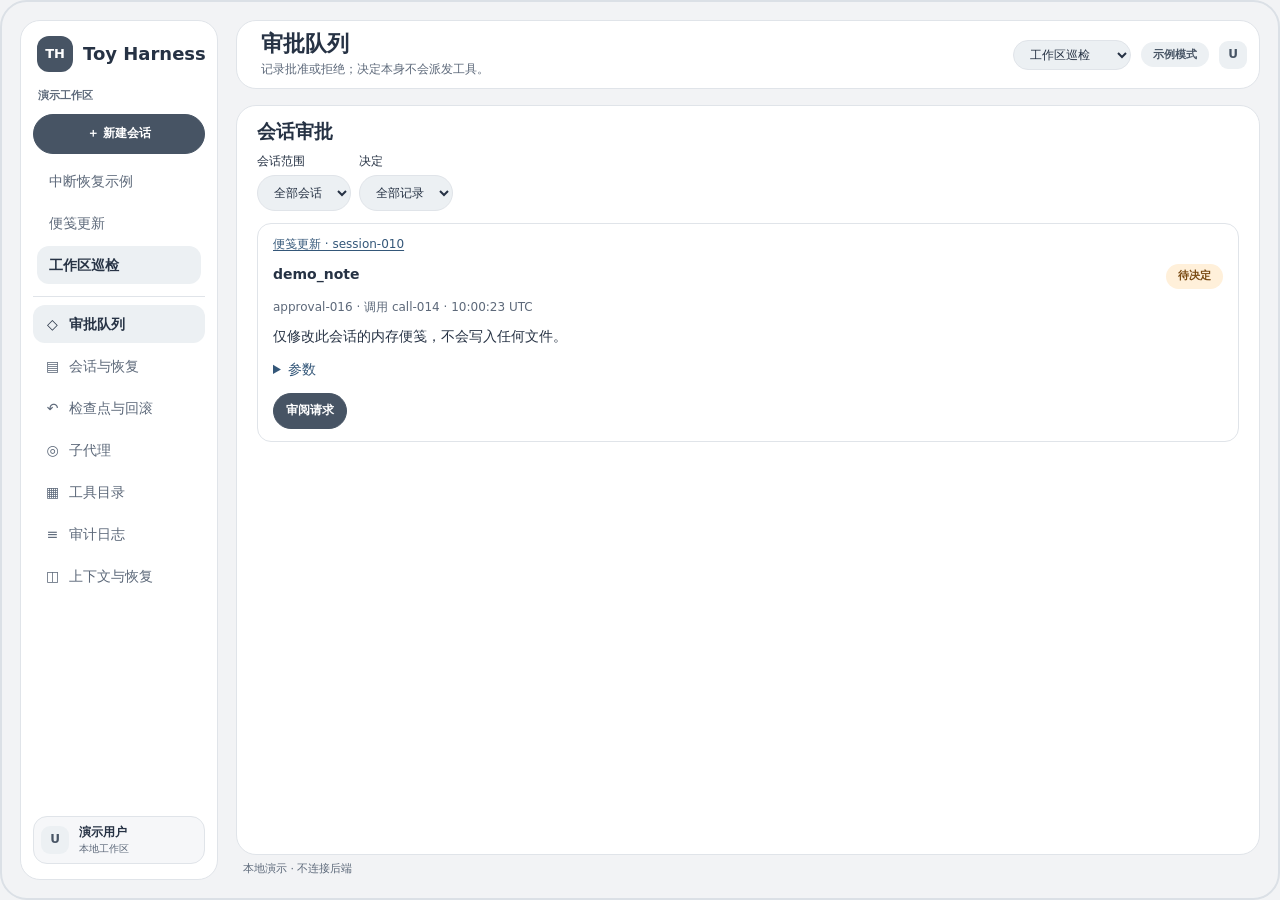
==== commit 55eb1d75: "修一下文本" ====
--- a/static/html/approvals.html
+++ b/static/html/approvals.html
@@ -17,7 +17,7 @@
     <a class="button primary new-link" href="sessions.html#new-session">＋ 新建会话</a>
     <nav class="history-nav" aria-label="工作区会话历史" id="session-history"></nav>
     <nav class="task-nav" aria-label="工作台导航">
-      <a href="approvals.html" aria-current="page"><span class="nav-icon" aria-hidden="true">◇</span>审批</a>
+      <a href="approvals.html" aria-current="page"><span class="nav-icon" aria-hidden="true">◇</span>审批队列</a>
       <a href="sessions.html"><span class="nav-icon" aria-hidden="true">▤</span>会话与恢复</a>
       <a href="checkpoints.html"><span class="nav-icon" aria-hidden="true">↶</span>检查点与回滚</a>
       <a href="subagents.html"><span class="nav-icon" aria-hidden="true">◎</span>子代理</a>
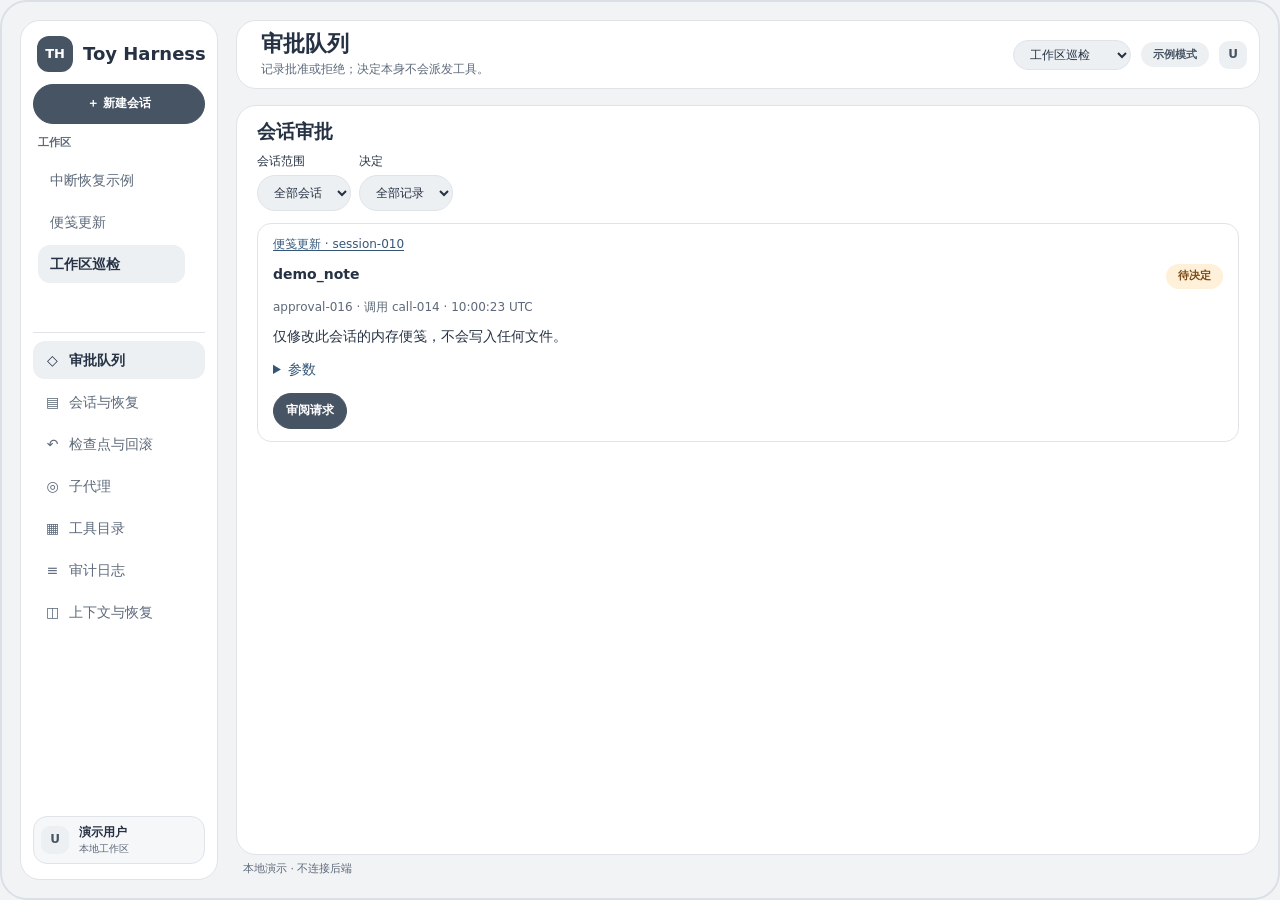
==== commit e22dacb9: "workflow: shared-sidebar (round 1)" ====
--- a/static/html/approvals.html
+++ b/static/html/approvals.html
@@ -11,22 +11,7 @@
 </head>
 <body>
   <a href="#main" class="skip" id="skip">跳至主要内容</a>
-  <aside class="sidebar">
-    <div class="brand"><span class="logo" aria-hidden="true">TH</span><strong>Toy Harness</strong></div>
-    <p class="nav-label" id="workspace-name">演示工作区</p>
-    <a class="button primary new-link" href="sessions.html#new-session">＋ 新建会话</a>
-    <nav class="history-nav" aria-label="工作区会话历史" id="session-history"></nav>
-    <nav class="task-nav" aria-label="工作台导航">
-      <a href="approvals.html" aria-current="page"><span class="nav-icon" aria-hidden="true">◇</span>审批队列</a>
-      <a href="sessions.html"><span class="nav-icon" aria-hidden="true">▤</span>会话与恢复</a>
-      <a href="checkpoints.html"><span class="nav-icon" aria-hidden="true">↶</span>检查点与回滚</a>
-      <a href="subagents.html"><span class="nav-icon" aria-hidden="true">◎</span>子代理</a>
-      <a href="tools.html"><span class="nav-icon" aria-hidden="true">▦</span>工具目录</a>
-      <a href="audit.html"><span class="nav-icon" aria-hidden="true">≡</span>审计日志</a>
-      <a href="context.html"><span class="nav-icon" aria-hidden="true">◫</span>上下文与恢复</a>
-    </nav>
-    <a class="sidebar-foot" href="settings.html" aria-label="演示用户设置"><span class="avatar" aria-hidden="true">U</span><div><strong>演示用户</strong><small>本地工作区</small></div></a>
-  </aside>
+  <div id="sidebar-slot"></div>
   <main id="main" tabindex="-1">
     <header class="masthead">
       <div><h1 id="page-title" tabindex="-1">审批队列</h1><p>记录批准或拒绝；决定本身不会派发工具。</p></div>
--- a/static/css/approvals.css
+++ b/static/css/approvals.css
@@ -1,3 +1,5 @@
+@import "sidebar.css";
+
 :root {
   font: 14px/1.45 system-ui, "Microsoft YaHei", sans-serif;
   color: #263244;
@@ -46,31 +48,14 @@
 summary + pre { margin-top: 5px; }
 .sr-only, .skip:not(:focus) { position: absolute; width: 1px; height: 1px; padding: 0; overflow: hidden; clip-path: inset(50%); white-space: nowrap; }
 .skip:focus { position: fixed; z-index: 2; top: 12px; left: 12px; padding: 10px; background: white; }
-.sidebar, .masthead, .card { border: 1px solid var(--line); border-radius: 20px; background: var(--surface); }
-.sidebar { position: sticky; top: 20px; align-self: start; min-height: calc(100vh - 40px); min-height: calc(100dvh - 40px); display: flex; flex-direction: column; padding: 15px 12px; }
-.brand, .identity, .sidebar-foot, .header-tools { display: flex; align-items: center; gap: 10px; min-width: 0; }
-.brand { padding: 0 4px; font-size: 18px; white-space: nowrap; }
-.logo, .avatar { display: inline-grid; flex: none; place-items: center; font-weight: 750; }
-.logo { width: 36px; height: 36px; border-radius: 12px; background: var(--primary); color: #fff; font-size: 13px; }
-.avatar { width: 28px; height: 28px; border-radius: 9px; background: var(--neutral); color: var(--primary); font-size: 12px; }
-.nav-label { color: var(--muted); font-size: 11px; font-weight: 700; margin: 16px 5px 10px; }
-.new-link { width: 100%; min-height: 40px; margin-bottom: 4px; }
-nav { display: grid; gap: 4px; }
-nav a { display: flex; align-items: center; gap: 9px; padding: 8px 12px; min-height: 38px; border-radius: 12px; text-decoration: none; color: var(--muted); }
-nav a:hover, nav a[aria-current] { background: var(--neutral); color: #273345; }
-nav a[aria-current] { font-weight: 750; }
-.nav-icon { width: 15px; flex: none; text-align: center; }
-.sidebar-foot { margin-top: auto; padding: 7px; border: 1px solid var(--line); border-radius: 14px; background: var(--subtle); font-size: 12px; }
-.sidebar-foot small { display: block; color: var(--muted); }
-.history-nav { max-height: 12rem; overflow-y: auto; padding: 4px; }
-.history-nav a { overflow-wrap: anywhere; }
-.task-nav { border-top: 1px solid var(--line); margin: 8px 0; padding-top: 8px; }
-.sidebar-foot { text-decoration: none; color: inherit; }
-.sidebar-foot:hover, .sidebar-foot[aria-current] { background: var(--neutral); }
+.masthead, .card { border: 1px solid var(--line); border-radius: 20px; background: var(--surface); }
+.identity, .header-tools { display: flex; align-items: center; gap: 10px; min-width: 0; }
+.avatar { display: inline-grid; flex: none; place-items: center; font-weight: 750; width: 28px; height: 28px; border-radius: 9px; background: var(--neutral); color: var(--primary); font-size: 12px; }
 .masthead { min-height: 69px; padding: 8px 12px 8px 24px; display: flex; align-items: center; justify-content: space-between; gap: 12px; }
 .masthead p, .meta { color: var(--muted); font-size: 12px; }
 .masthead p { margin-top: 3px; }
 .header-tools { flex-wrap: wrap; justify-content: flex-end; }
+.header-tools .workspace { min-inline-size: 0; }
 .header-tools select { min-height: 30px; max-width: min(215px, 100%); font-size: 12px; }
 .content { display: flex; flex: 1; flex-direction: column; }
 #page { display: flex; flex: 1; flex-direction: column; }
@@ -120,17 +105,11 @@
 dialog[data-variant="approval"] .dialog-actions { margin-top: 36px; }
 @media (max-width: 900px) {
   body { grid-template-columns: 170px minmax(0, 1fr); gap: 12px; padding: 12px; }
-  .brand { font-size: 15px; }
   .masthead { padding-left: 15px; }
   .grid { grid-template-columns: minmax(0, 1fr); }
 }
 @media (max-width: 650px) {
   body { display: block; border: 0; padding: 10px; }
-  .sidebar { position: static; min-height: auto; margin-bottom: 12px; padding: 10px; }
-  .sidebar-foot { margin-top: 8px; }
-  .new-link { align-self: start; width: auto; margin: 8px 0; }
-  .task-nav { grid-template-columns: repeat(3, minmax(0, 1fr)); }
-  nav a { padding: 5px; gap: 3px; min-height: 34px; font-size: 12px; overflow-wrap: anywhere; }
   .masthead { flex-wrap: wrap; }
   .header-tools { justify-content: start; }
   .panel, .chat-panel { padding: 13px; }
